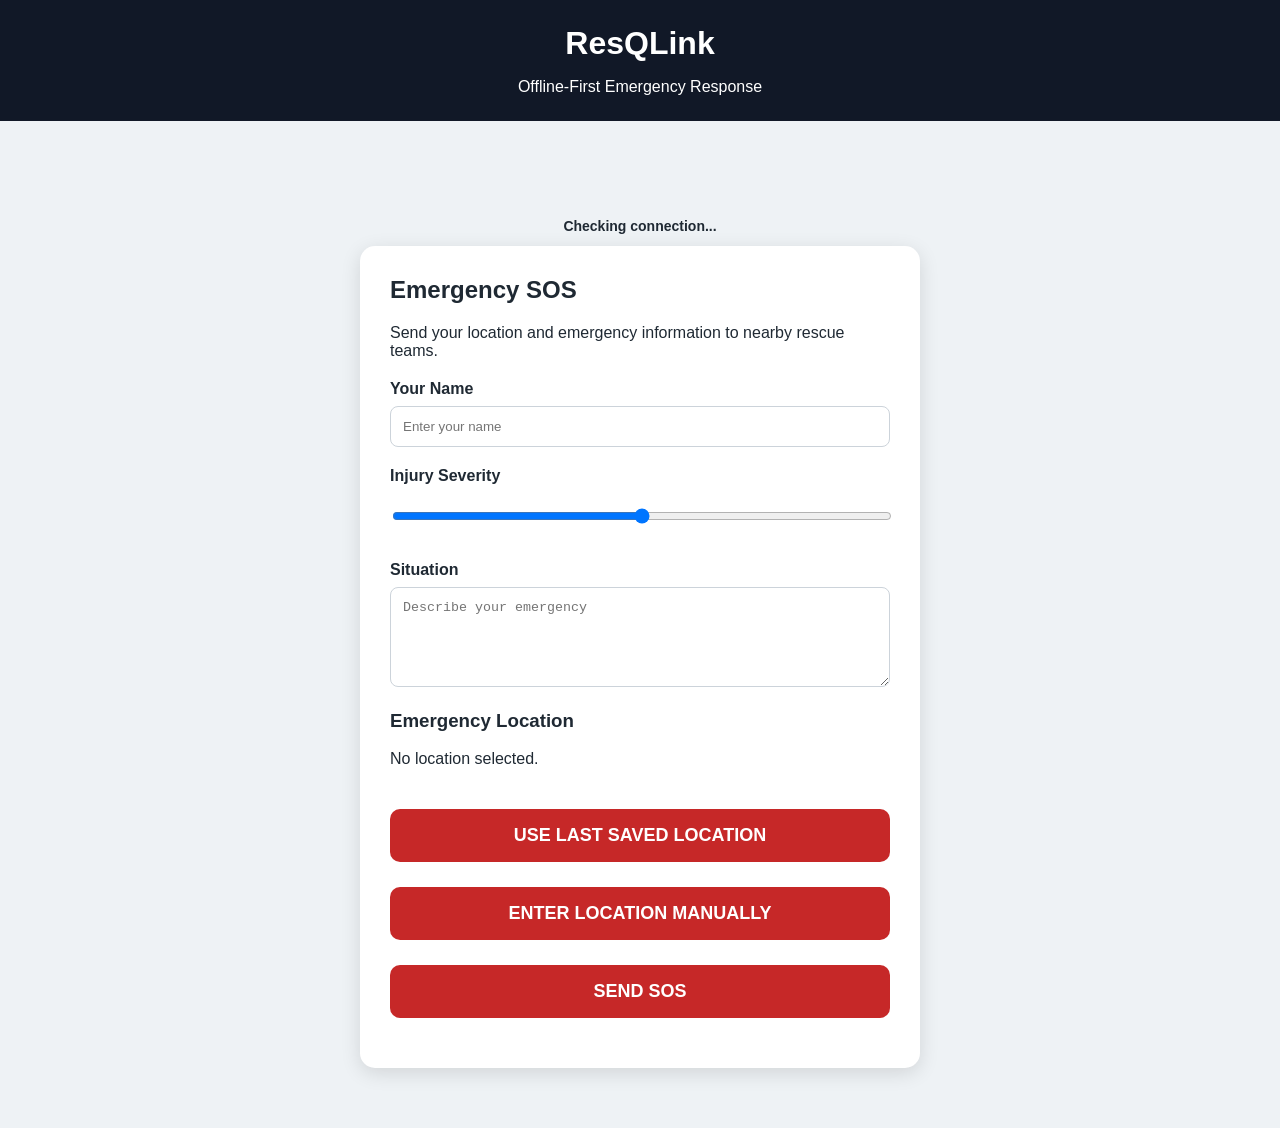
==== frontend/index.html @ 34a6b5bb "Complete ResQLink emergency response MVP" ====
<!DOCTYPE html>
<html lang="en">

<head>

    <meta charset="UTF-8">

    <meta
        name="viewport"
        content="width=device-width, initial-scale=1.0"
    >

    <title>
        ResQLink - Emergency Response
    </title>

    <link
        rel="stylesheet"
        href="css/style.css"
    >

</head>


<body>

<header>

    <h1>
        ResQLink
    </h1>

    <p>
        Offline-First Emergency Response
    </p>

</header>


<main>

    <p
        id="offlineStatus"
        class="offline-status"
    >
        Checking connection...
    </p>


    <section class="emergency-card">

        <h2>
            Emergency SOS
        </h2>

        <p>
            Send your location and emergency information
            to nearby rescue teams.
        </p>


        <label>
            Your Name
        </label>

        <input
            id="name"
            type="text"
            placeholder="Enter your name"
        >


        <label>
            Injury Severity
        </label>

        <input
            id="injury"
            type="range"
            min="0"
            max="1"
            step="0.1"
            value="0.5"
        >


        <label>
            Situation
        </label>

        <textarea
            id="description"
            placeholder="Describe your emergency"
        ></textarea>


        <div class="location-options">

            <h3>
                Emergency Location
            </h3>

            <p id="locationInfo">
                No location selected.
            </p>


            <button
                type="button"
                id="useLastLocationButton"
            >
                USE LAST SAVED LOCATION
            </button>


            <button
                type="button"
                id="manualLocationButton"
            >
                ENTER LOCATION MANUALLY
            </button>


            <div
                id="manualLocationForm"
                style="display: none;"
            >

                <label>
                    Latitude
                </label>

                <input
                    id="manualLatitude"
                    type="number"
                    step="any"
                    placeholder="Example: 13.0827"
                >


                <label>
                    Longitude
                </label>

                <input
                    id="manualLongitude"
                    type="number"
                    step="any"
                    placeholder="Example: 80.2707"
                >


                <button
                    type="button"
                    id="saveManualLocationButton"
                >
                    SAVE LOCATION
                </button>

            </div>

        </div>


        <button
            id="sosButton"
        >
            SEND SOS
        </button>


        <p id="status"></p>

    </section>


    <section
        id="communicationCard"
        class="communication-card"
        style="display: none;"
    >

        <h2>
            Emergency Communication
        </h2>


        <p id="incident
---- frontend/css/style.css ----
* {
    box-sizing: border-box;
}

body {
    margin: 0;
    font-family: Arial, sans-serif;
    background: #eef2f5;
    color: #1f2933;
}

header {
    background: #111827;
    color: white;
    padding: 25px;
    text-align: center;
}

header h1 {
    margin: 0;
    font-size: 32px;
}

header p {
    margin-bottom: 0;
}

main {
    max-width: 600px;
    margin: 40px auto;
    padding: 20px;
}

.emergency-card {
    background: white;
    padding: 30px;
    border-radius: 15px;
    box-shadow: 0 5px 20px rgba(0, 0, 0, 0.12);
}

.emergency-card h2 {
    margin-top: 0;
}

label {
    display: block;
    margin-top: 20px;
    margin-bottom: 8px;
    font-weight: bold;
}

input,
textarea {
    width: 100%;
    padding: 12px;
    border: 1px solid #ccd3da;
    border-radius: 8px;
}

textarea {
    min-height: 100px;
}

button {
    width: 100%;
    margin-top: 25px;
    padding: 16px;
    border: none;
    border-radius: 10px;
    background: #c62828;
    color: white;
    font-size: 18px;
    font-weight: bold;
    cursor: pointer;
}

button:hover {
    opacity: 0.9;
}

button:disabled {
    opacity: 0.6;
    cursor: not-allowed;
}

#status {
    margin-top: 20px;
    font-weight: bold;
}

.dashboard {
    max-width: 1100px;
    margin: 40px auto;
    padding: 20px;
}

.dashboard-header {
    display: flex;
    justify-content: space-between;
    align-items: center;
    margin-bottom: 25px;
}

.dashboard-header h2 {
    margin-bottom: 8px;
}

.dashboard-header p {
    margin-top: 0;
}

.dashboard-header button {
    width: auto;
    margin-top: 0;
    padding: 12px 30px;
    background: #1f2937;
}

.stats {
    display: grid;
    grid-template-columns: repeat(4, 1fr);
    gap: 20px;
    margin-bottom: 30px;
}

.stat-card {
    background: white;
    padding: 20px;
    border-radius: 12px;
    box-shadow: 0 4px 15px rgba(0, 0, 0, 0.08);
}

.stat-card h3 {
    font-size: 30px;
    margin: 0 0 8px;
}

.stat-card p {
    margin: 0;
}

.dashboard-section {
    background: white;
    padding: 25px;
    border-radius: 12px;
    margin-bottom: 25px;
    box-shadow: 0 4px 15px rgba(0, 0, 0, 0.08);
}

.dashboard-section h2 {
    margin-top: 0;
}

.section-title {
    display: flex;
    justify-content: space-between;
    align-items: center;
}

.section-title p {
    color: #6b7280;
    margin-top: 5px;
}

#map {
    width: 100%;
    height: 500px;
    border-radius: 10px;
    overflow: hidden;
    border: 1px solid #d1d5db;
}

.map-legend {
    display: flex;
    gap: 25px;
    margin-top: 15px;
    padding: 10px 0;
    flex-wrap: wrap;
}

.legend-item {
    display: flex;
    align-items: center;
    gap: 8px;
    font-size: 14px;
    font-weight: bold;
}

.legend-marker {
    width: 14px;
    height: 14px;
    border-radius: 50%;
    display: inline-block;
}

.survivor-marker {
    background: #ef4444;
    border: 2px solid #b91c1c;
}

.team-marker {
    background: #3b82f6;
    border: 2px solid #1d4ed8;
}

.incident-card {
    border: 1px solid #e1e5e9;
    border-radius: 10px;
    padding: 20px;
    margin-bottom: 20px;
}

.incident-top {
    display: flex;
    justify-content: space-between;
    align-items: center;
}

.incident-top h3 {
    margin: 0;
}

.incident-top p {
    margin-bottom: 0;
    color: #6b7280;
}

.incident-details {
    margin-top: 15px;
}

.incident-details p {
    margin: 8px 0;
}

.priority {
    padding: 7px 12px;
    border-radius: 20px;
    font-size: 13px;
    font-weight: bold;
}

.priority.critical {
    background: #7f1d1d;
    color: white;
}

.priority.high {
    background: #dc2626;
    color: white;
}

.priority.medium {
    background: #f59e0b;
    color: white;
}

.priority.low {
    background: #16a34a;
    color: white;
}

.location-button {
    width: auto;
    margin-top: 15px;
    padding: 10px 18px;
    background: #1f2937;
    font-size: 14px;
}

.team-card {
    display: flex;
    justify-content: space-between;
    align-items: center;
    border: 1px solid #e1e5e9;
    padding: 15px;
    border-radius: 10px;
    margin-bottom: 10px;
}

.team-card h3 {
    margin: 0;
}

.team-card p {
    margin: 5px 0 0;
    color: #6b7280;
}

.team-status {
    padding: 7px 12px;
    border-radius: 20px;
    background: #dcfce7;
    color: #166534;
    font-weight: bold;
    font-size: 13px;
}

.empty-state {
    padding: 30px;
    text-align: center;
    color: #6b7280;
}

.map-popup h3 {
    margin-top: 0;
    margin-bottom: 10px;
}

.map-popup p {
    margin: 6px 0;
}

/* Messaging */

.message-panel {
    margin-top: 25px;
    padding-top: 20px;
    border-top: 1px solid #e1e5e9;
}

.message-panel-header h3 {
    margin: 0;
}

.message-panel-header p {
    margin: 5px 0 15px;
    color: #6b7280;
}

.messages-container {
    height: 220px;
    overflow-y: auto;
    padding: 15px;
    background: #f8fafc;
    border: 1px solid #dbe1e7;
    border-radius: 10px;
}

.no-messages {
    height: 100%;
    display: flex;
    justify-content: center;
    align-items: center;
    color: #6b7280;
    text-align: center;
}

.message {
    max-width: 80%;
    padding: 12px 15px;
    border-radius: 12px;
    margin-bottom: 12px;
}

.rescuer-message {
    margin-left: auto;
    background: #dbeafe;
    border: 1px solid #93c5fd;
}

.survivor-message {
    margin-right: auto;
    background: #f3f4f6;
    border: 1px solid #d1d5db;
}

.message-header {
    display: flex;
    justify-content: space-between;
    gap: 20px;
    margin-bottom: 6px;
    font-size: 12px;
}

.message-header span {
    color: #6b7280;
}

.message-text {
    font-size: 15px;
    line-height: 1.5;
    word-break: break-word;
}

.message-input-area {
    display: flex;
    gap: 10px;
    margin-top: 12px;
    align-items: stretch;
}

.message-input {
    flex: 1;
    resize: vertical;
    min-height: 70px;
    margin: 0;
    font-family: Arial, sans-serif;
}

.send-message-button {
    width: 100px;
    margin: 0;
    padding: 10px;
    background: #1f2937;
    font-size: 14px;
}

@media (max-width: 800px) {

    .stats {
        grid-template-columns: repeat(2, 1fr);
    }

    .dashboard-header {
        flex-direction: column;
        align-items: flex-start;
        gap: 15px;
    }

    #map {
        height: 400px;
    }

    .message-input-area {
        flex-direction: column;
    }

    .send-message-button {
        width: 100%;
    }
}

@media (max-width: 500px) {

    .stats {
        grid-template-columns: 1fr;
    }

    .incident-top {
        flex-direction: column;
        align-items: flex-start;
        gap: 10px;
    }

    .team-card {
        flex-direction: column;
        align-items: flex-start;
        gap: 15px;
    }

    #map {
        height: 350px;
    }

    .message {
        max-width: 95%;
    }
}
.communication-card {
    background: white;
    padding: 30px;
    border-radius: 15px;
    margin-top: 25px;
    box-shadow: 0 5px 20px rgba(0, 0, 0, 0.12);
}

.communication-card h2 {
    margin-top: 0;
}

#incidentInfo {
    color: #6b7280;
    font-size: 14px;
}

.survivor-messages {
    height: 250px;
    overflow-y: auto;
    padding: 15px;
    background: #f8fafc;
    border: 1px solid #dbe1e7;
    border-radius: 10px;
    margin-top: 20px;
}

.no-survivor-messages {
    height: 100%;
    display: flex;
    justify-content: center;
    align-items: center;
    color: #6b7280;
    text-align: center;
}

.survivor-message {
    max-width: 80%;
    padding: 12px 15px;
    border-radius: 12px;
    margin-bottom: 12px;
}

.received-message {
    margin-right: auto;
    background: #dcfce7;
    border: 1px solid #86efac;
}

.sent-message {
    margin-left: auto;
    background: #dbeafe;
    border: 1px solid #93c5fd;
}

.survivor-message-header {
    display: flex;
    justify-content: space-between;
    gap: 20px;
    margin-bottom: 6px;
    font-size: 12px;
}

.survivor-message-header span {
    color: #6b7280;
}

.survivor-message-text {
    font-size: 15px;
    line-height: 1.5;
    word-break: break-word;
}

.survivor-message-input {
    display: flex;
    gap: 10px;
    margin-top: 15px;
    align-items: stretch;
}

#survivorMessage {
    flex: 1;
    resize: vertical;
    min-height: 70px;
    font-family: Arial, sans-serif;
}

#sendReplyButton {
    width: 130px;
    margin-top: 0;
    background: #1f2937;
    font-size: 14px;
}

#messageStatus {
    margin-top: 10px;
    font-weight: bold;
}

@media (max-width: 600px) {

    .survivor-message {
        max-width: 95%;
    }

    .survivor-message-input {
        flex-direction: column;
    }

    #sendReplyButton {
        width: 100%;
    }
}
.offline-status {
    max-width: 600px;
    margin: 25px auto 0;
    padding: 12px 18px;
    border-radius: 10px;
    text-align: center;
    font-weight: bold;
    font-size: 14px;
}

.offline-status.online {
    background: #dcfce7;
    color: #166534;
    border: 1px solid #86efac;
}

.offline-status.offline {
    background: #fee2e2;
    color: #991b1b;
    border: 1px solid #fca5a5;
}

.offline-status.waiting {
    background: #fef3c7;
    color: #92400e;
    border: 1px solid #fcd34d;
}
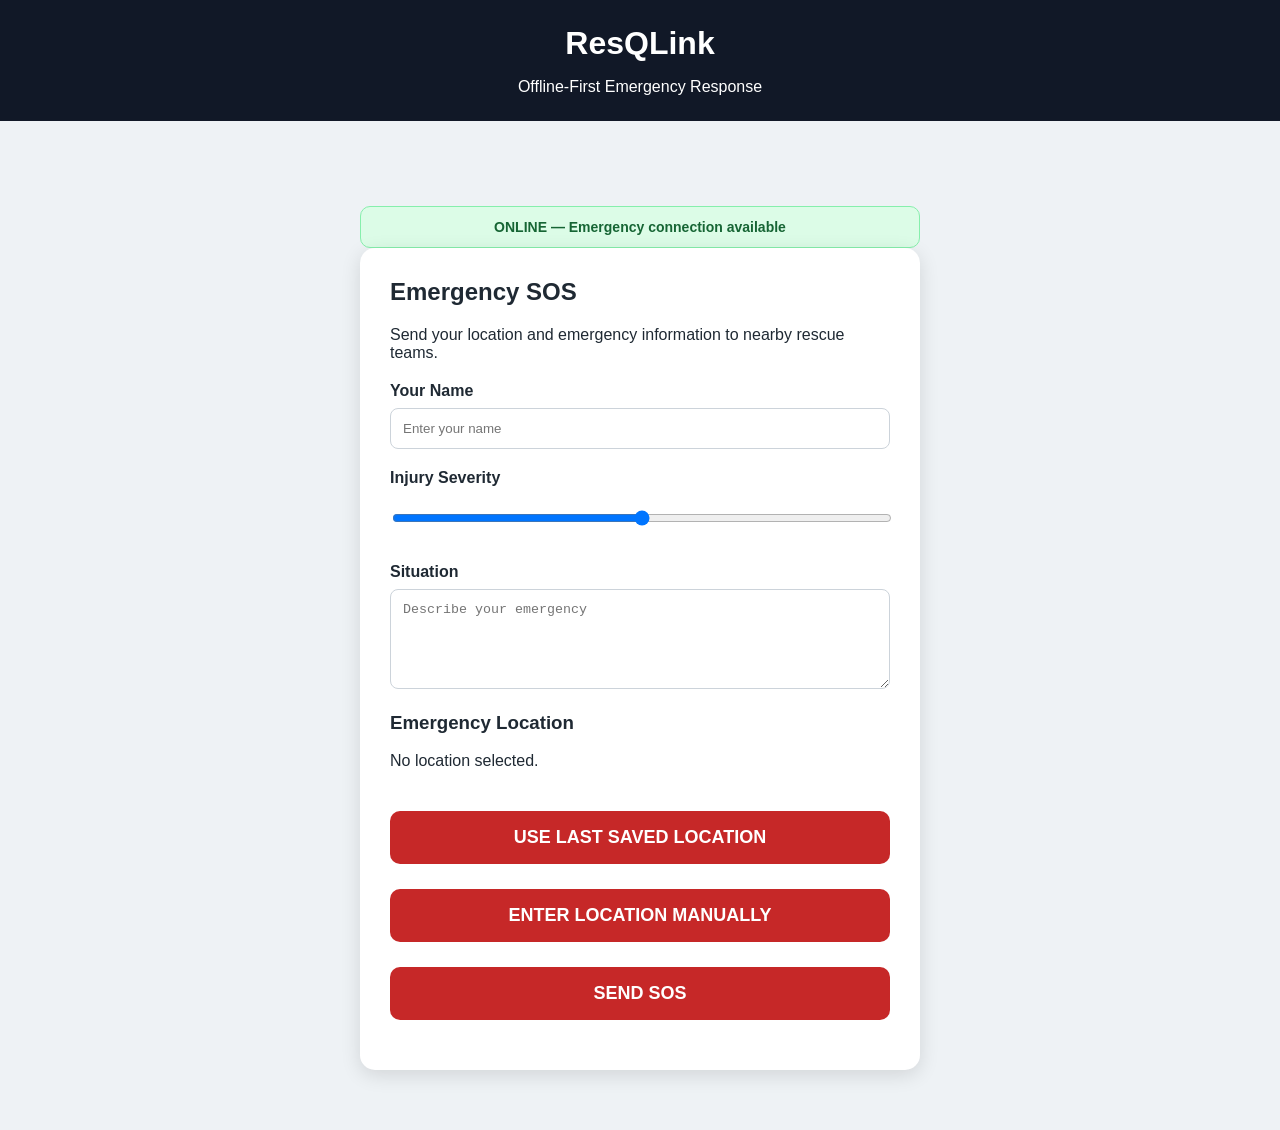
==== commit ef0afd4a: "Fix emergency response frontend" ====
--- a/frontend/index.html
+++ b/frontend/index.html
@@ -21,7 +21,6 @@
 
 </head>
 
-
 <body>
 
 <header>
@@ -36,7 +35,6 @@
 
 </header>
 
-
 <main>
 
     <p
@@ -45,7 +43,6 @@
     >
         Checking connection...
     </p>
-
 
     <section class="emergency-card">
 
@@ -58,7 +55,6 @@
             to nearby rescue teams.
         </p>
 
-
         <label>
             Your Name
         </label>
@@ -68,7 +64,6 @@
             type="text"
             placeholder="Enter your name"
         >
-
 
         <label>
             Injury Severity
@@ -83,7 +78,6 @@
             value="0.5"
         >
 
-
         <label>
             Situation
         </label>
@@ -93,7 +87,6 @@
             placeholder="Describe your emergency"
         ></textarea>
 
-
         <div class="location-options">
 
             <h3>
@@ -104,7 +97,6 @@
                 No location selected.
             </p>
 
-
             <button
                 type="button"
                 id="useLastLocationButton"
@@ -112,14 +104,12 @@
                 USE LAST SAVED LOCATION
             </button>
 
-
             <button
                 type="button"
                 id="manualLocationButton"
             >
                 ENTER LOCATION MANUALLY
             </button>
-
 
             <div
                 id="manualLocationForm"
@@ -137,7 +127,6 @@
                     placeholder="Example: 13.0827"
                 >
 
-
                 <label>
                     Longitude
                 </label>
@@ -149,7 +138,6 @@
                     placeholder="Example: 80.2707"
                 >
 
-
                 <button
                     type="button"
                     id="saveManualLocationButton"
@@ -161,18 +149,15 @@
 
         </div>
 
-
         <button
             id="sosButton"
         >
             SEND SOS
         </button>
 
-
         <p id="status"></p>
 
     </section>
-
 
     <section
         id="communicationCard"
@@ -184,5 +169,73 @@
             Emergency Communication
         </h2>
 
-
-        <p id="incident+        <p id="incidentInfo"></p>
+
+        <div
+            id="survivorMessages"
+            class="survivor-messages"
+        >
+            No messages yet.
+        </div>
+
+        <div class="survivor-message-input">
+
+            <textarea
+                id="survivorMessage"
+                placeholder="Reply to the rescue team..."
+                rows="3"
+            ></textarea>
+
+            <button
+                id="sendReplyButton"
+            >
+                SEND REPLY
+            </button>
+
+        </div>
+
+        <p id="messageStatus"></p>
+
+    </section>
+
+</main>
+
+<script src="js/api.js"></script>
+<script src="js/gps.js"></script>
+<script src="js/offline.js"></script>
+<script src="js/sos.js"></script>
+
+<script>
+    if ("serviceWorker" in navigator) {
+
+        window.addEventListener(
+            "load",
+            () => {
+
+                navigator.serviceWorker
+                    .register("/sw.js")
+                    .then(
+                        () => {
+                            console.log(
+                                "ResQLink Service Worker registered."
+                            );
+                        }
+                    )
+                    .catch(
+                        error => {
+                            console.error(
+                                "Service Worker registration failed:",
+                                error
+                            );
+                        }
+                    );
+
+            }
+        );
+
+    }
+</script>
+
+</body>
+
+</html>
